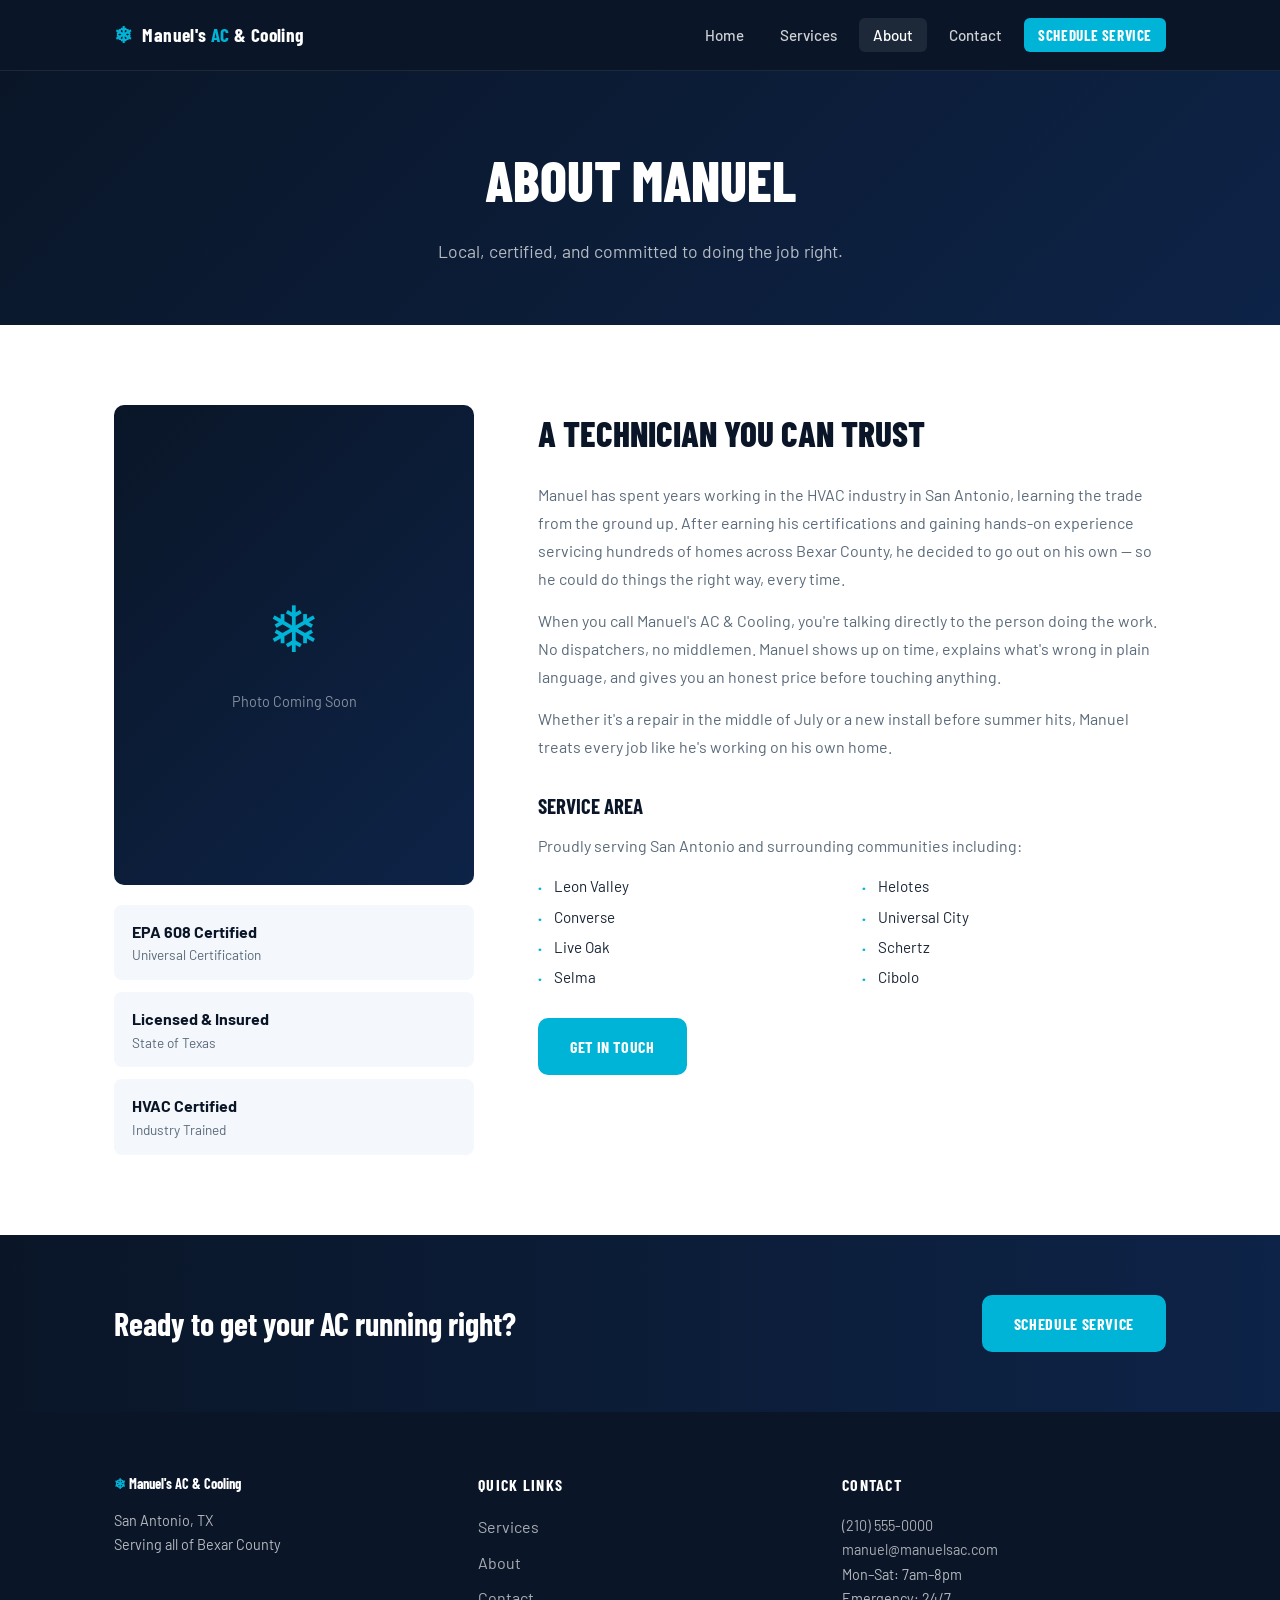
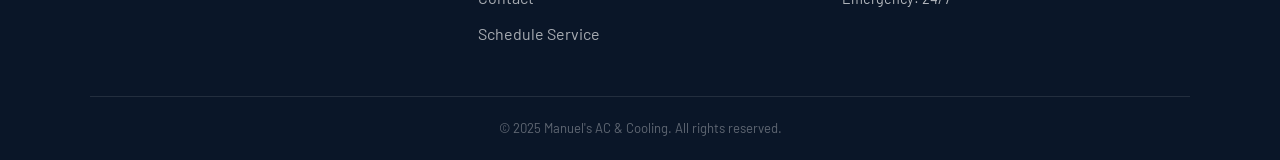
==== about.html @ a632163c "Move files to root" ====
<!DOCTYPE html>
<html lang="en">
<head>
  <meta charset="UTF-8" />
  <meta name="viewport" content="width=device-width, initial-scale=1.0" />
  <title>About | Manuel's AC & Cooling</title>
  <link rel="stylesheet" href="css/style.css" />
  <link rel="preconnect" href="https://fonts.googleapis.com">
  <link rel="preconnect" href="https://fonts.gstatic.com" crossorigin>
  <link href="https://fonts.googleapis.com/css2?family=Barlow+Condensed:wght@400;600;700;800&family=Barlow:wght@400;500;600&display=swap" rel="stylesheet">
</head>
<body>

  <header class="site-header">
    <nav class="nav container">
      <a href="index.html" class="nav-logo">
        <span class="logo-icon">❄</span>
        <span class="logo-text">Manuel's <span class="accent">AC</span> & Cooling</span>
      </a>
      <button class="nav-toggle" id="navToggle" aria-label="Toggle menu">
        <span></span><span></span><span></span>
      </button>
      <ul class="nav-links" id="navLinks">
        <li><a href="index.html">Home</a></li>
        <li><a href="services.html">Services</a></li>
        <li><a href="about.html" class="active">About</a></li>
        <li><a href="contact.html">Contact</a></li>
        <li><a href="contact.html#schedule" class="nav-cta">Schedule Service</a></li>
      </ul>
    </nav>
  </header>

  <section class="page-hero">
    <div class="container">
      <h1>About Manuel</h1>
      <p>Local, certified, and committed to doing the job right.</p>
    </div>
  </section>

  <section class="section">
    <div class="container about-grid">
      <div class="about-photo-block">
        <div class="about-photo-placeholder">
          <span>❄</span>
          <p>Photo Coming Soon</p>
        </div>
        <div class="about-creds">
          <div class="cred-item">
            <strong>EPA 608 Certified</strong>
            <span>Universal Certification</span>
          </div>
          <div class="cred-item">
            <strong>Licensed &amp; Insured</strong>
            <span>State of Texas</span>
          </div>
          <div class="cred-item">
            <strong>HVAC Certified</strong>
            <span>Industry Trained</span>
          </div>
        </div>
      </div>
      <div class="about-text">
        <h2>A Technician You Can Trust</h2>
        <p>Manuel has spent years working in the HVAC industry in San Antonio, learning the trade from the ground up. After earning his certifications and gaining hands-on experience servicing hundreds of homes across Bexar County, he decided to go out on his own — so he could do things the right way, every time.</p>
        <p>When you call Manuel's AC & Cooling, you're talking directly to the person doing the work. No dispatchers, no middlemen. Manuel shows up on time, explains what's wrong in plain language, and gives you an honest price before touching anything.</p>
        <p>Whether it's a repair in the middle of July or a new install before summer hits, Manuel treats every job like he's working on his own home.</p>
        <h3>Service Area</h3>
        <p>Proudly serving San Antonio and surrounding communities including:</p>
        <ul class="area-list">
          <li>Leon Valley</li>
          <li>Helotes</li>
          <li>Converse</li>
          <li>Universal City</li>
          <li>Live Oak</li>
          <li>Schertz</li>
          <li>Selma</li>
          <li>Cibolo</li>
        </ul>
        <a href="contact.html" class="btn btn-primary">Get in Touch</a>
      </div>
    </div>
  </section>

  <section class="cta-strip">
    <div class="container cta-strip-inner">
      <h2>Ready to get your AC running right?</h2>
      <a href="contact.html#schedule" class="btn btn-primary">Schedule Service</a>
    </div>
  </section>

  <footer class="site-footer">
    <div class="container footer-grid">
      <div>
        <p class="footer-logo"><span class="accent">❄</span> Manuel's AC &amp; Cooling</p>
        <p>San Antonio, TX<br>Serving all of Bexar County</p>
      </div>
      <div>
        <h4>Quick Links</h4>
        <ul>
          <li><a href="services.html">Services</a></li>
          <li><a href="about.html">About</a></li>
          <li><a href="contact.html">Contact</a></li>
          <li><a href="contact.html#schedule">Schedule Service</a></li>
        </ul>
      </div>
      <div>
        <h4>Contact</h4>
        <p><a href="tel:+12105550000">(210) 555-0000</a></p>
        <p><a href="mailto:manuel@manuelsac.com">manuel@manuelsac.com</a></p>
        <p>Mon–Sat: 7am–8pm<br>Emergency: 24/7</p>
      </div>
    </div>
    <div class="footer-bottom container">
      <p>© 2025 Manuel's AC & Cooling. All rights reserved.</p>
    </div>
  </footer>

  <script src="js/main.js"></script>
</body>
</html>
---- css/style.css ----
/* ===========================
   Manuel's AC & Cooling — CSS
   =========================== */

:root {
  --blue-dark:   #0a1628;
  --blue-mid:    #0d2347;
  --blue-bright: #1565c0;
  --ice:         #e3f2fd;
  --accent:      #00b4d8;
  --accent-dark: #0096b7;
  --white:       #ffffff;
  --gray-light:  #f4f7fb;
  --gray-text:   #5a6a7a;
  --text:        #1a2535;
  --border:      #dde3ed;

  --font-display: 'Barlow Condensed', sans-serif;
  --font-body:    'Barlow', sans-serif;

  --radius: 10px;
  --shadow: 0 4px 24px rgba(10,22,40,.10);
  --shadow-lg: 0 8px 40px rgba(10,22,40,.16);
  --transition: .2s ease;
}

*, *::before, *::after { box-sizing: border-box; margin: 0; padding: 0; }

html { scroll-behavior: smooth; }

body {
  font-family: var(--font-body);
  color: var(--text);
  background: var(--white);
  font-size: 16px;
  line-height: 1.6;
}

a { color: inherit; text-decoration: none; }
ul { list-style: none; }
img { max-width: 100%; display: block; }

.container {
  max-width: 1100px;
  margin: 0 auto;
  padding: 0 24px;
}

.accent { color: var(--accent); }

/* ===== BUTTONS ===== */
.btn {
  display: inline-block;
  font-family: var(--font-display);
  font-weight: 700;
  font-size: 1rem;
  letter-spacing: .04em;
  text-transform: uppercase;
  padding: 14px 30px;
  border-radius: var(--radius);
  transition: var(--transition);
  cursor: pointer;
  border: 2px solid transparent;
}

.btn-primary {
  background: var(--accent);
  color: var(--white);
  border-color: var(--accent);
}
.btn-primary:hover {
  background: var(--accent-dark);
  border-color: var(--accent-dark);
  transform: translateY(-1px);
}

.btn-outline {
  background: transparent;
  color: var(--white);
  border-color: rgba(255,255,255,.5);
}
.btn-outline:hover {
  border-color: var(--white);
  background: rgba(255,255,255,.08);
}

.btn-secondary {
  background: transparent;
  color: var(--blue-bright);
  border-color: var(--blue-bright);
}
.btn-secondary:hover {
  background: var(--blue-bright);
  color: var(--white);
}

.btn-full { width: 100%; text-align: center; }

/* ===== HEADER / NAV ===== */
.site-header {
  position: sticky;
  top: 0;
  z-index: 100;
  background: var(--blue-dark);
  border-bottom: 1px solid rgba(255,255,255,.08);
}

.nav {
  display: flex;
  align-items: center;
  justify-content: space-between;
  height: 70px;
  gap: 24px;
}

.nav-logo {
  display: flex;
  align-items: center;
  gap: 10px;
  color: var(--white);
  font-family: var(--font-display);
  font-size: 1.2rem;
  font-weight: 700;
  letter-spacing: .02em;
  white-space: nowrap;
}

.logo-icon {
  font-size: 1.4rem;
  color: var(--accent);
}

.nav-links {
  display: flex;
  align-items: center;
  gap: 8px;
}

.nav-links a {
  color: rgba(255,255,255,.8);
  font-size: .95rem;
  font-weight: 500;
  padding: 8px 14px;
  border-radius: 6px;
  transition: var(--transition);
}

.nav-links a:hover,
.nav-links a.active {
  color: var(--white);
  background: rgba(255,255,255,.08);
}

.nav-cta {
  background: var(--accent) !important;
  color: var(--white) !important;
  font-family: var(--font-display);
  font-weight: 700 !important;
  text-transform: uppercase;
  letter-spacing: .04em;
}
.nav-cta:hover {
  background: var(--accent-dark) !important;
}

.nav-toggle {
  display: none;
  flex-direction: column;
  gap: 5px;
  background: none;
  border: none;
  cursor: pointer;
  padding: 6px;
}
.nav-toggle span {
  display: block;
  width: 24px;
  height: 2px;
  background: var(--white);
  border-radius: 2px;
  transition: var(--transition);
}

/* ===== HERO ===== */
.hero {
  position: relative;
  min-height: 88vh;
  display: flex;
  align-items: center;
  overflow: hidden;
}

.hero-bg {
  position: absolute;
  inset: 0;
  background: linear-gradient(135deg, var(--blue-dark) 0%, var(--blue-mid) 60%, #0d3a6e 100%);
  z-index: 0;
}

.hero-bg::after {
  content: '';
  position: absolute;
  inset: 0;
  background: 
    radial-gradient(ellipse 60% 60% at 80% 50%, rgba(0,180,216,.12) 0%, transparent 70%),
    radial-gradient(ellipse 40% 80% at 10% 80%, rgba(21,101,192,.15) 0%, transparent 70%);
}

.hero-content {
  position: relative;
  z-index: 1;
  padding-top: 60px;
  padding-bottom: 60px;
  max-width: 660px;
}

.hero-eyebrow {
  font-family: var(--font-display);
  font-size: 1rem;
  letter-spacing: .15em;
  text-transform: uppercase;
  color: var(--accent);
  margin-bottom: 16px;
}

.hero-title {
  font-family: var(--font-display);
  font-size: clamp(3rem, 8vw, 5.5rem);
  font-weight: 800;
  line-height: 1;
  color: var(--white);
  text-transform: uppercase;
  margin-bottom: 24px;
}

.hero-sub {
  font-size: 1.15rem;
  color: rgba(255,255,255,.78);
  max-width: 500px;
  margin-bottom: 36px;
  line-height: 1.65;
}

.hero-actions {
  display: flex;
  gap: 16px;
  flex-wrap: wrap;
  margin-bottom: 40px;
}

.hero-badges {
  display: flex;
  gap: 16px;
  flex-wrap: wrap;
}

.badge {
  display: flex;
  align-items: center;
  gap: 8px;
  color: rgba(255,255,255,.85);
  font-size: .9rem;
  font-weight: 500;
}

.badge span { color: var(--accent); font-weight: 700; }

/* ===== TRUST BAR ===== */
.trust-bar {
  background: var(--accent);
  padding: 0;
}

.trust-grid {
  display: grid;
  grid-template-columns: repeat(4, 1fr);
}

.trust-item {
  display: flex;
  flex-direction: column;
  align-items: center;
  padding: 24px 16px;
  border-right: 1px solid rgba(255,255,255,.2);
}
.trust-item:last-child { border-right: none; }

.trust-item strong {
  font-family: var(--font-display);
  font-size: 2rem;
  font-weight: 800;
  color: var(--white);
  line-height: 1;
}

.trust-item span {
  font-size: .85rem;
  color: rgba(255,255,255,.85);
  text-align: center;
  margin-top: 4px;
}

/* ===== SECTIONS ===== */
.section { padding: 80px 0; }

.section-title {
  font-family: var(--font-display);
  font-size: clamp(2rem, 4vw, 2.8rem);
  font-weight: 800;
  text-transform: uppercase;
  color: var(--blue-dark);
  margin-bottom: 12px;
}

.section-sub {
  color: var(--gray-text);
  font-size: 1.05rem;
  margin-bottom: 48px;
}

/* ===== SERVICES GRID ===== */
.services-preview { background: var(--gray-light); }

.services-grid {
  display: grid;
  grid-template-columns: repeat(auto-fit, minmax(240px, 1fr));
  gap: 24px;
  margin-bottom: 40px;
}

.service-card {
  background: var(--white);
  border-radius: var(--radius);
  padding: 32px 28px;
  box-shadow: var(--shadow);
  border: 1px solid var(--border);
  transition: var(--transition);
  display: block;
}

.service-card:hover {
  transform: translateY(-4px);
  box-shadow: var(--shadow-lg);
  border-color: var(--accent);
}

.service-icon {
  font-size: 2.2rem;
  margin-bottom: 16px;
}

.service-card h3 {
  font-family: var(--font-display);
  font-size: 1.3rem;
  font-weight: 700;
  text-transform: uppercase;
  color: var(--blue-dark);
  margin-bottom: 10px;
}

.service-card p {
  color: var(--gray-text);
  font-size: .95rem;
  line-height: 1.6;
  margin-bottom: 16px;
}

.card-link {
  color: var(--accent);
  font-weight: 600;
  font-size: .9rem;
}

.section-cta { text-align: center; }

/* ===== WHY US ===== */
.why-us { background: var(--white); }

.why-grid {
  display: grid;
  grid-template-columns: 1fr 1fr;
  gap: 64px;
  align-items: center;
}

.why-list {
  display: flex;
  flex-direction: column;
  gap: 28px;
  margin: 32px 0 36px;
}

.why-list li {
  display: flex;
  gap: 16px;
  align-items: flex-start;
}

.why-icon {
  font-size: 1.5rem;
  flex-shrink: 0;
  margin-top: 2px;
}

.why-list strong {
  display: block;
  font-size: 1.05rem;
  color: var(--blue-dark);
  margin-bottom: 4px;
}

.why-list p {
  color: var(--gray-text);
  font-size: .95rem;
}

.visual-card {
  background: linear-gradient(135deg, var(--blue-dark), var(--blue-mid));
  border-radius: var(--radius);
  padding: 48px 40px;
  text-align: center;
  box-shadow: var(--shadow-lg);
}

.visual-icon {
  font-size: 3.5rem;
  color: var(--accent);
  margin-bottom: 24px;
}

.visual-quote {
  font-family: var(--font-display);
  font-size: 1.4rem;
  font-weight: 600;
  color: var(--white);
  line-height: 1.4;
  margin-bottom: 16px;
}

.visual-name {
  color: rgba(255,255,255,.6);
  font-size: .9rem;
}

/* ===== CTA STRIP ===== */
.cta-strip {
  background: linear-gradient(90deg, var(--blue-dark), var(--blue-mid));
  padding: 60px 0;
}

.cta-strip-inner {
  display: flex;
  align-items: center;
  justify-content: space-between;
  gap: 32px;
  flex-wrap: wrap;
}

.cta-strip h2 {
  font-family: var(--font-display);
  font-size: clamp(1.4rem, 3vw, 2rem);
  font-weight: 700;
  color: var(--white);
  max-width: 600px;
}

/* ===== PAGE HERO ===== */
.page-hero {
  background: linear-gradient(135deg, var(--blue-dark), var(--blue-mid));
  padding: 64px 0 60px;
  text-align: center;
}

.page-hero h1 {
  font-family: var(--font-display);
  font-size: clamp(2.2rem, 5vw, 3.5rem);
  font-weight: 800;
  text-transform: uppercase;
  color: var(--white);
  margin-bottom: 12px;
}

.page-hero p {
  color: rgba(255,255,255,.7);
  font-size: 1.1rem;
}

/* ===== SERVICES DETAIL ===== */
.services-detail {
  display: flex;
  flex-direction: column;
  gap: 40px;
}

.service-detail-card {
  display: grid;
  grid-template-columns: 80px 1fr;
  gap: 28px;
  background: var(--white);
  border: 1px solid var(--border);
  border-radius: var(--radius);
  padding: 40px;
  box-shadow: var(--shadow);
}

.sdc-icon { font-size: 2.5rem; padding-top: 4px; }

.sdc-content h2 {
  font-family: var(--font-display);
  font-size: 1.7rem;
  font-weight: 700;
  text-transform: uppercase;
  color: var(--blue-dark);
  margin-bottom: 12px;
}

.sdc-content p {
  color: var(--gray-text);
  margin-bottom: 20px;
  line-height: 1.7;
}

.service-includes {
  display: grid;
  grid-template-columns: repeat(auto-fit, minmax(200px, 1fr));
  gap: 8px 24px;
  margin-bottom: 28px;
}

.service-includes li {
  color: var(--text);
  font-size: .95rem;
  padding-left: 18px;
  position: relative;
}
.service-includes li::before {
  content: '✓';
  position: absolute;
  left: 0;
  color: var(--accent);
  font-weight: 700;
}

/* ===== ABOUT ===== */
.about-grid {
  display: grid;
  grid-template-columns: 360px 1fr;
  gap: 64px;
  align-items: start;
}

.about-photo-placeholder {
  background: linear-gradient(135deg, var(--blue-dark), var(--blue-mid));
  border-radius: var(--radius);
  aspect-ratio: 3/4;
  display: flex;
  flex-direction: column;
  align-items: center;
  justify-content: center;
  gap: 12px;
  color: var(--accent);
}
.about-photo-placeholder span { font-size: 4rem; }
.about-photo-placeholder p { color: rgba(255,255,255,.5); font-size: .9rem; }

.about-creds {
  display: flex;
  flex-direction: column;
  gap: 12px;
  margin-top: 20px;
}

.cred-item {
  background: var(--gray-light);
  border-radius: 8px;
  padding: 14px 18px;
  display: flex;
  flex-direction: column;
}
.cred-item strong { color: var(--blue-dark); font-size: 1rem; }
.cred-item span { color: var(--gray-text); font-size: .85rem; }

.about-text h2 {
  font-family: var(--font-display);
  font-size: 2.2rem;
  font-weight: 800;
  text-transform: uppercase;
  color: var(--blue-dark);
  margin-bottom: 20px;
}

.about-text h3 {
  font-family: var(--font-display);
  font-size: 1.3rem;
  font-weight: 700;
  text-transform: uppercase;
  color: var(--blue-dark);
  margin: 28px 0 10px;
}

.about-text p {
  color: var(--gray-text);
  margin-bottom: 14px;
  line-height: 1.75;
}

.area-list {
  display: grid;
  grid-template-columns: repeat(2, 1fr);
  gap: 6px 20px;
  margin-bottom: 28px;
}

.area-list li {
  color: var(--text);
  font-size: .95rem;
  padding-left: 16px;
  position: relative;
}
.area-list li::before {
  content: '·';
  position: absolute;
  left: 0;
  color: var(--accent);
  font-weight: 900;
}

/* ===== CONTACT ===== */
.contact-layout {
  display: grid;
  grid-template-columns: 380px 1fr;
  gap: 64px;
  align-items: start;
}

.contact-info h2 {
  font-family: var(--font-display);
  font-size: 1.8rem;
  font-weight: 700;
  text-transform: uppercase;
  color: var(--blue-dark);
  margin-bottom: 28px;
}

.contact-method {
  display: flex;
  gap: 16px;
  margin-bottom: 28px;
  align-items: flex-start;
}

.cm-icon { font-size: 1.5rem; flex-shrink: 0; margin-top: 2px; }

.contact-method strong {
  display: block;
  color: var(--blue-dark);
  font-size: 1rem;
  margin-bottom: 4px;
}

.contact-method a {
  color: var(--accent);
  font-weight: 600;
  font-size: 1.05rem;
  display: block;
}

.contact-method small,
.contact-method p {
  color: var(--gray-text);
  font-size: .9rem;
  display: block;
  margin-top: 4px;
  line-height: 1.5;
}

/* FORM */
.contact-form-wrap {
  background: var(--gray-light);
  border-radius: var(--radius);
  padding: 40px;
  border: 1px solid var(--border);
}

.contact-form-wrap h2 {
  font-family: var(--font-display);
  font-size: 1.6rem;
  font-weight: 700;
  text-transform: uppercase;
  color: var(--blue-dark);
  margin-bottom: 28px;
}

.form-row {
  display: grid;
  grid-template-columns: 1fr 1fr;
  gap: 16px;
}

.form-group {
  display: flex;
  flex-direction: column;
  gap: 6px;
  margin-bottom: 18px;
}

.form-group label {
  font-size: .88rem;
  font-weight: 600;
  color: var(--blue-dark);
  text-transform: uppercase;
  letter-spacing: .04em;
}

.form-group input,
.form-group select,
.form-group textarea {
  padding: 12px 16px;
  border: 1.5px solid var(--border);
  border-radius: 8px;
  font-family: var(--font-body);
  font-size: 1rem;
  color: var(--text);
  background: var(--white);
  transition: var(--transition);
  outline: none;
}

.form-group input:focus,
.form-group select:focus,
.form-group textarea:focus {
  border-color: var(--accent);
  box-shadow: 0 0 0 3px rgba(0,180,216,.12);
}

.form-group textarea { resize: vertical; min-height: 100px; }

.form-note {
  color: var(--gray-text);
  font-size: .82rem;
  margin-top: 12px;
  text-align: center;
}

.form-success {
  text-align: center;
  padding: 40px 20px;
}
.success-icon { font-size: 3rem; margin-bottom: 16px; }
.form-success h3 {
  font-family: var(--font-display);
  font-size: 1.8rem;
  color: var(--blue-dark);
  margin-bottom: 10px;
}
.form-success p { color: var(--gray-text); }

/* ===== FOOTER ===== */
.site-footer {
  background: var(--blue-dark);
  color: rgba(255,255,255,.7);
  padding: 60px 0 0;
}

.footer-grid {
  display: grid;
  grid-template-columns: repeat(3, 1fr);
  gap: 40px;
  padding-bottom: 40px;
}

.footer-logo {
  font-family: var(--font-display);
  font-size: 1.2rem;
  font-weight: 700;
  color: var(--white);
  margin-bottom: 12px;
}

.site-footer h4 {
  font-family: var(--font-display);
  font-size: 1rem;
  font-weight: 700;
  text-transform: uppercase;
  letter-spacing: .08em;
  color: var(--white);
  margin-bottom: 16px;
}

.site-footer ul li {
  margin-bottom: 10px;
}

.site-footer a {
  color: rgba(255,255,255,.65);
  transition: var(--transition);
}
.site-footer a:hover { color: var(--accent); }

.site-footer p { font-size: .9rem; line-height: 1.7; }

.footer-bottom {
  border-top: 1px solid rgba(255,255,255,.1);
  padding: 20px 24px;
  text-align: center;
}
.footer-bottom p { font-size: .82rem; color: rgba(255,255,255,.35); }

/* ===== RESPONSIVE ===== */
@media (max-width: 900px) {
  .why-grid,
  .about-grid,
  .contact-layout { grid-template-columns: 1fr; gap: 40px; }

  .trust-grid { grid-template-columns: repeat(2, 1fr); }
  .trust-item:nth-child(2) { border-right: none; }
  .trust-item:nth-child(3) { border-right: 1px solid rgba(255,255,255,.2); }

  .footer-grid { grid-template-columns: 1fr 1fr; }

  .service-detail-card {
    grid-template-columns: 1fr;
    gap: 16px;
  }
}

@media (max-width: 640px) {
  .nav-links {
    display: none;
    position: absolute;
    top: 70px;
    left: 0;
    right: 0;
    background: var(--blue-dark);
    flex-direction: column;
    padding: 16px;
    gap: 4px;
    border-top: 1px solid rgba(255,255,255,.08);
  }
  .nav-links.open { display: flex; }
  .nav-toggle { display: flex; }

  .hero-title { font-size: 3rem; }
  .hero-actions { flex-direction: column; }
  .hero-actions .btn { text-align: center; }

  .trust-grid { grid-template-columns: 1fr 1fr; }
  .trust-item { border-right: none; border-bottom: 1px solid rgba(255,255,255,.15); }
  .trust-item:nth-child(3),
  .trust-item:nth-child(4) { border-bottom: none; }

  .cta-strip-inner { flex-direction: column; text-align: center; }

  .footer-grid { grid-template-columns: 1fr; }

  .contact-form-wrap { padding: 28px 20px; }
  .form-row { grid-template-columns: 1fr; }
}
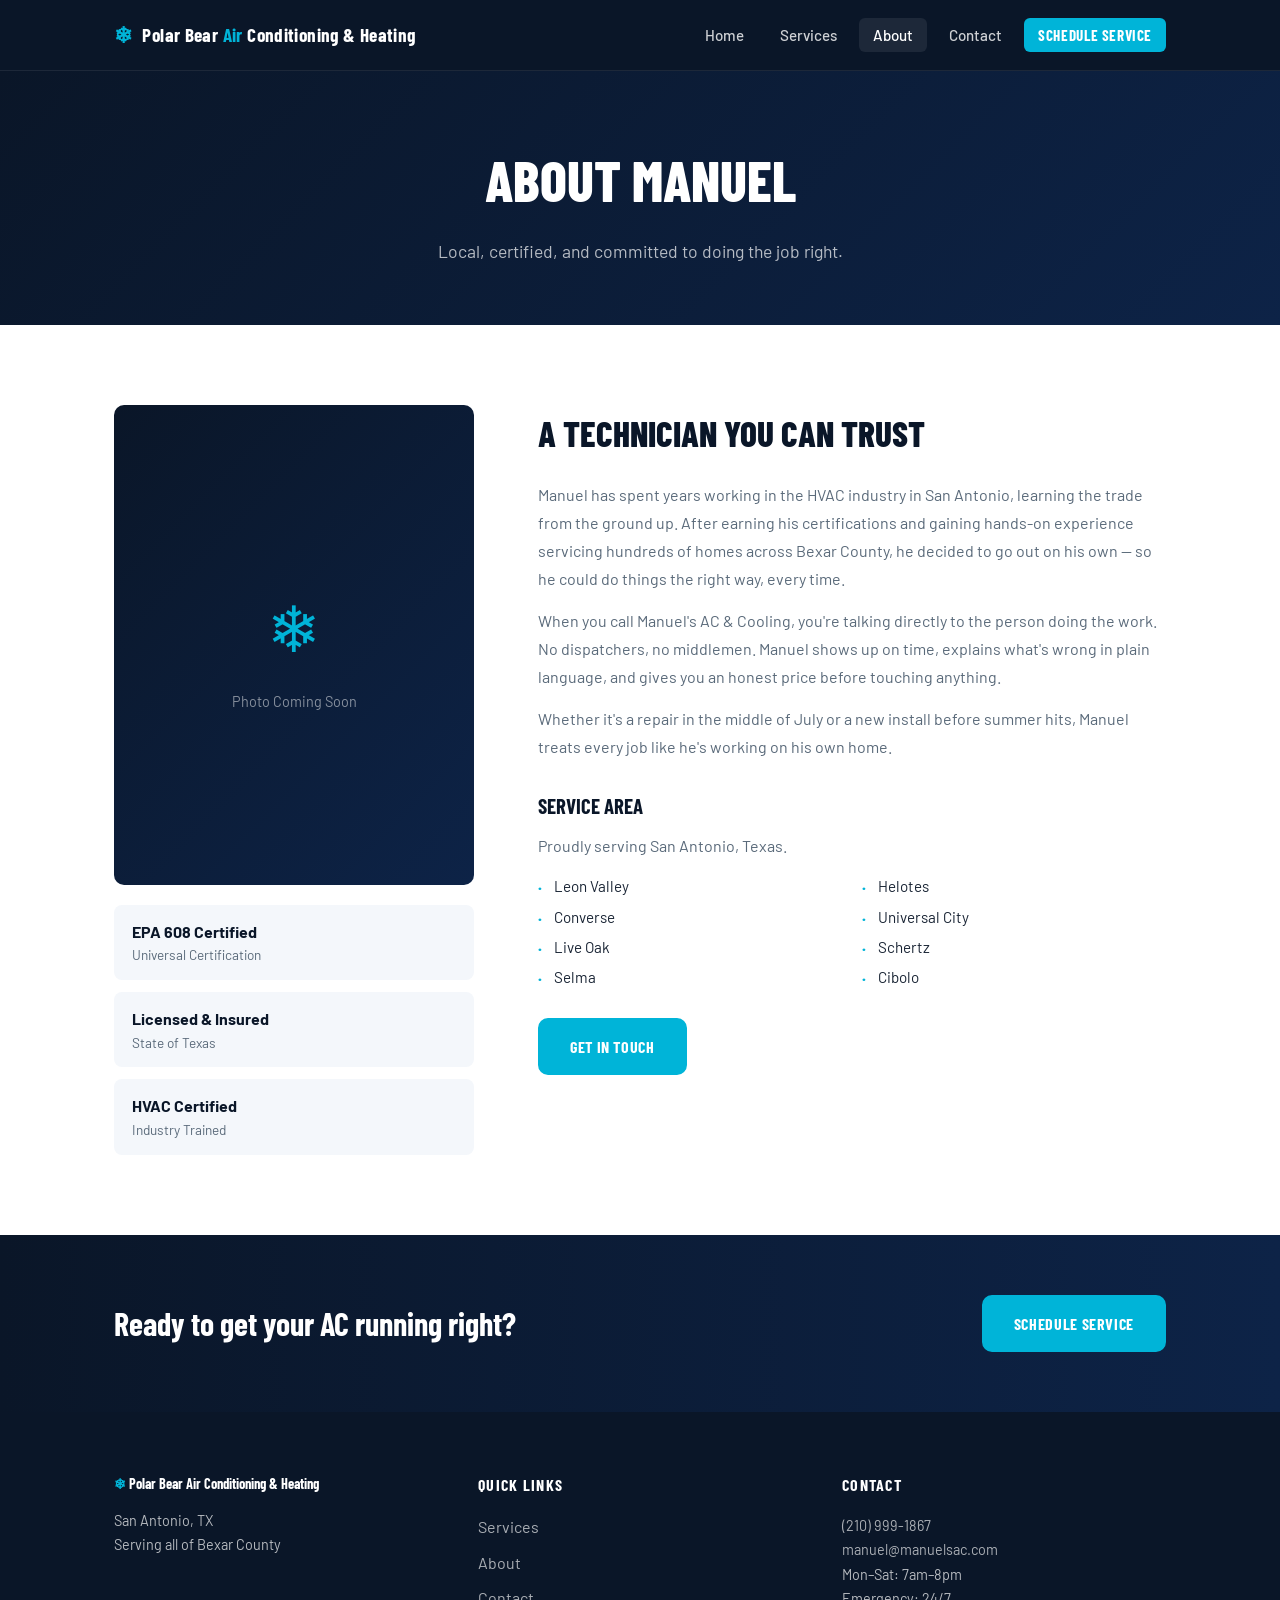
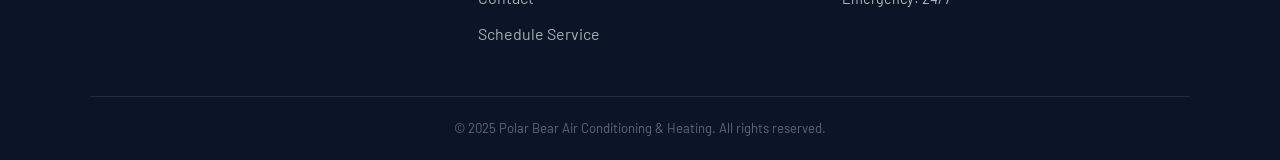
==== commit 5d8de61d: "name,phone,loation update" ====
--- a/about.html
+++ b/about.html
@@ -3,7 +3,7 @@
 <head>
   <meta charset="UTF-8" />
   <meta name="viewport" content="width=device-width, initial-scale=1.0" />
-  <title>About | Manuel's AC & Cooling</title>
+  <title>About | Polar Bear Air Conditioning & Heating</title>
   <link rel="stylesheet" href="css/style.css" />
   <link rel="preconnect" href="https://fonts.googleapis.com">
   <link rel="preconnect" href="https://fonts.gstatic.com" crossorigin>
@@ -15,7 +15,7 @@
     <nav class="nav container">
       <a href="index.html" class="nav-logo">
         <span class="logo-icon">❄</span>
-        <span class="logo-text">Manuel's <span class="accent">AC</span> & Cooling</span>
+        <span class="logo-text">Polar Bear <span class="accent">Air</span> Conditioning & Heating</span>
       </a>
       <button class="nav-toggle" id="navToggle" aria-label="Toggle menu">
         <span></span><span></span><span></span>
@@ -65,7 +65,7 @@
         <p>When you call Manuel's AC & Cooling, you're talking directly to the person doing the work. No dispatchers, no middlemen. Manuel shows up on time, explains what's wrong in plain language, and gives you an honest price before touching anything.</p>
         <p>Whether it's a repair in the middle of July or a new install before summer hits, Manuel treats every job like he's working on his own home.</p>
         <h3>Service Area</h3>
-        <p>Proudly serving San Antonio and surrounding communities including:</p>
+        <p>Proudly serving San Antonio, Texas.</p>
         <ul class="area-list">
           <li>Leon Valley</li>
           <li>Helotes</li>
@@ -91,7 +91,7 @@
   <footer class="site-footer">
     <div class="container footer-grid">
       <div>
-        <p class="footer-logo"><span class="accent">❄</span> Manuel's AC &amp; Cooling</p>
+        <p class="footer-logo"><span class="accent">❄</span> Polar Bear Air Conditioning &amp; Heating</p>
         <p>San Antonio, TX<br>Serving all of Bexar County</p>
       </div>
       <div>
@@ -105,13 +105,13 @@
       </div>
       <div>
         <h4>Contact</h4>
-        <p><a href="tel:+12105550000">(210) 555-0000</a></p>
+        <p><a href="tel:+12109991867">(210) 999-1867</a></p>
         <p><a href="mailto:manuel@manuelsac.com">manuel@manuelsac.com</a></p>
         <p>Mon–Sat: 7am–8pm<br>Emergency: 24/7</p>
       </div>
     </div>
     <div class="footer-bottom container">
-      <p>© 2025 Manuel's AC & Cooling. All rights reserved.</p>
+      <p>© 2025 Polar Bear Air Conditioning &amp; Heating. All rights reserved.</p>
     </div>
   </footer>
 
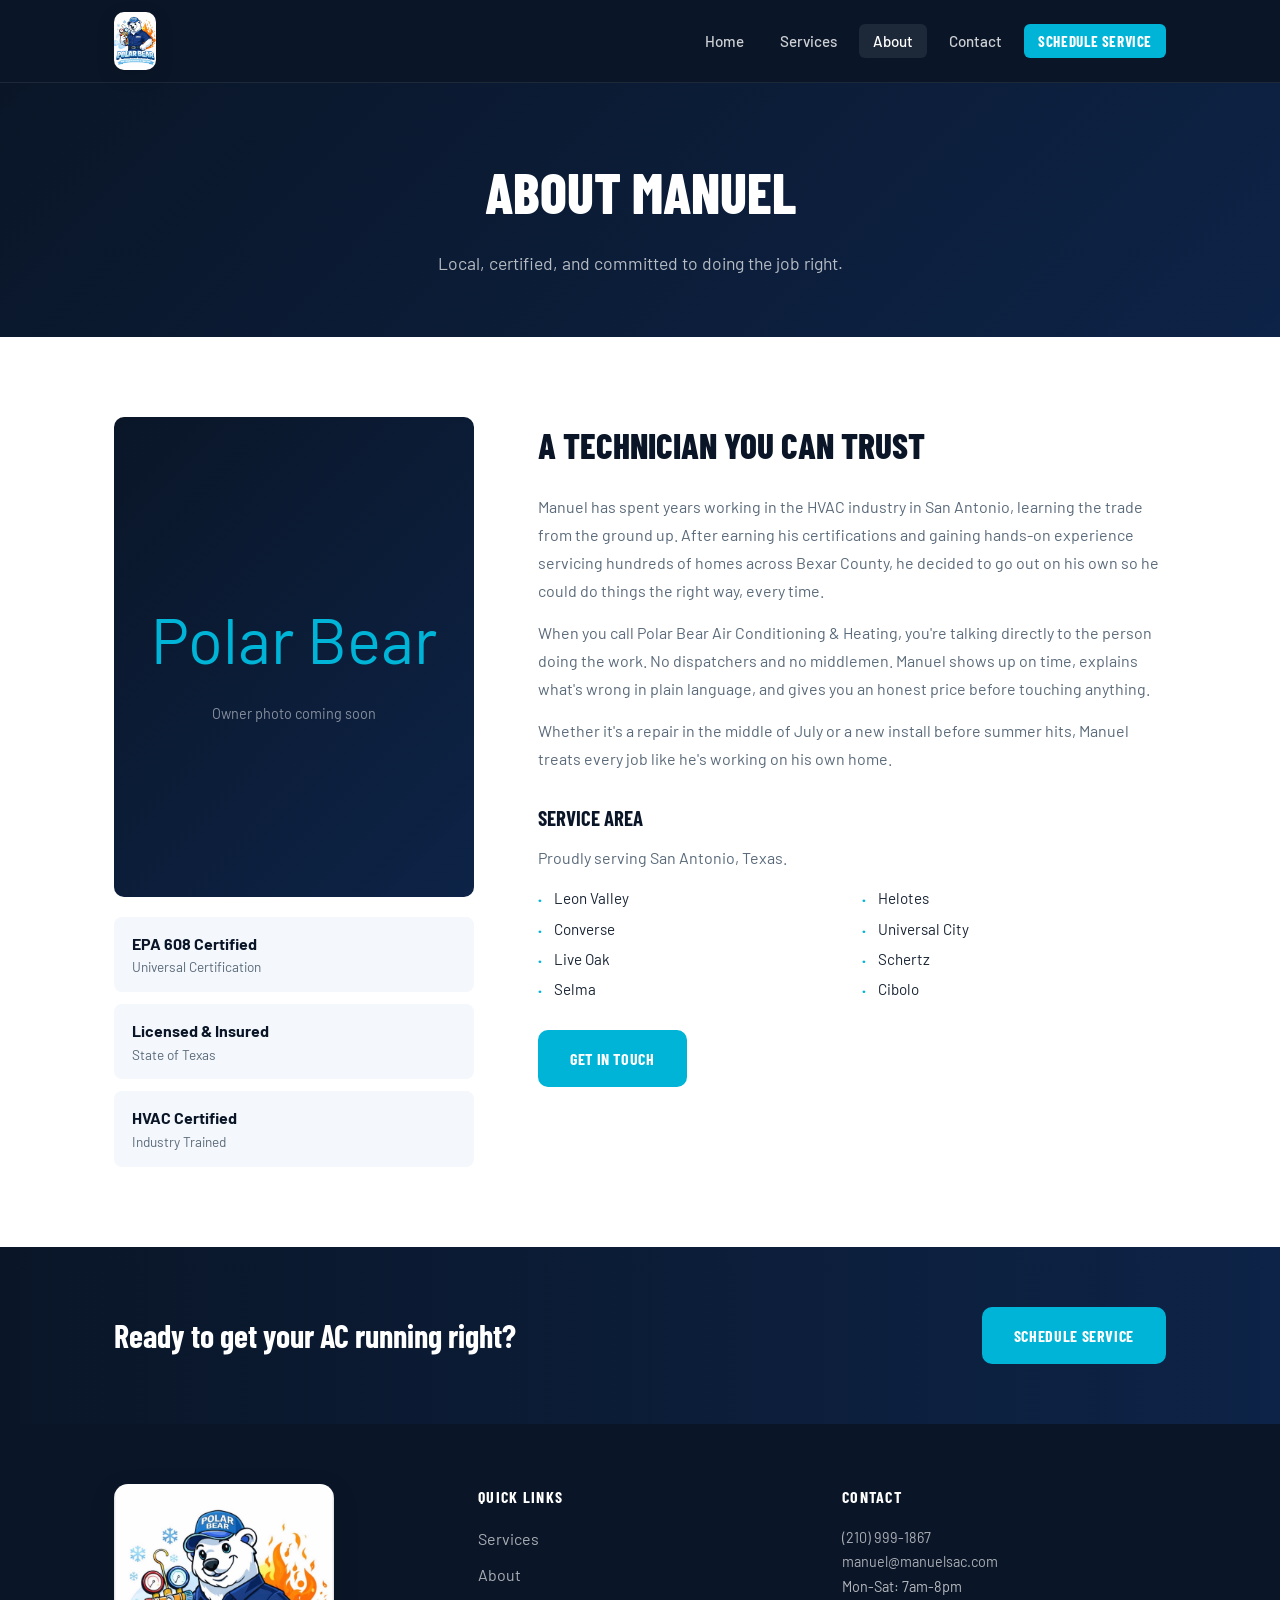
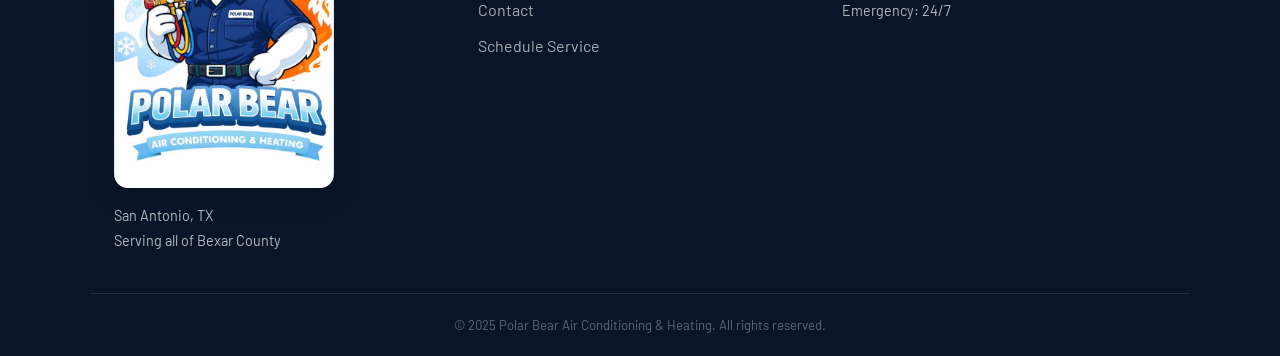
==== commit 4354787e: "logo update" ====
--- a/about.html
+++ b/about.html
@@ -5,17 +5,17 @@
   <meta name="viewport" content="width=device-width, initial-scale=1.0" />
   <title>About | Polar Bear Air Conditioning & Heating</title>
   <link rel="stylesheet" href="css/style.css" />
-  <link rel="preconnect" href="https://fonts.googleapis.com">
-  <link rel="preconnect" href="https://fonts.gstatic.com" crossorigin>
-  <link href="https://fonts.googleapis.com/css2?family=Barlow+Condensed:wght@400;600;700;800&family=Barlow:wght@400;500;600&display=swap" rel="stylesheet">
+  <link rel="preconnect" href="https://fonts.googleapis.com" />
+  <link rel="preconnect" href="https://fonts.gstatic.com" crossorigin />
+  <link href="https://fonts.googleapis.com/css2?family=Barlow+Condensed:wght@400;600;700;800&family=Barlow:wght@400;500;600&display=swap" rel="stylesheet" />
 </head>
 <body>
 
   <header class="site-header">
     <nav class="nav container">
-      <a href="index.html" class="nav-logo">
-        <span class="logo-icon">❄</span>
-        <span class="logo-text">Polar Bear <span class="accent">Air</span> Conditioning & Heating</span>
+      <a href="index.html" class="nav-logo" aria-label="Polar Bear Air Conditioning & Heating home">
+        <img src="assets/polar-bear-logo.jpg" alt="Polar Bear Air Conditioning & Heating logo" class="nav-logo-image" />
+        <span class="sr-only">Polar Bear Air Conditioning & Heating</span>
       </a>
       <button class="nav-toggle" id="navToggle" aria-label="Toggle menu">
         <span></span><span></span><span></span>
@@ -41,8 +41,8 @@
     <div class="container about-grid">
       <div class="about-photo-block">
         <div class="about-photo-placeholder">
-          <span>❄</span>
-          <p>Photo Coming Soon</p>
+          <span>Polar Bear</span>
+          <p>Owner photo coming soon</p>
         </div>
         <div class="about-creds">
           <div class="cred-item">
@@ -61,8 +61,8 @@
       </div>
       <div class="about-text">
         <h2>A Technician You Can Trust</h2>
-        <p>Manuel has spent years working in the HVAC industry in San Antonio, learning the trade from the ground up. After earning his certifications and gaining hands-on experience servicing hundreds of homes across Bexar County, he decided to go out on his own — so he could do things the right way, every time.</p>
-        <p>When you call Manuel's AC & Cooling, you're talking directly to the person doing the work. No dispatchers, no middlemen. Manuel shows up on time, explains what's wrong in plain language, and gives you an honest price before touching anything.</p>
+        <p>Manuel has spent years working in the HVAC industry in San Antonio, learning the trade from the ground up. After earning his certifications and gaining hands-on experience servicing hundreds of homes across Bexar County, he decided to go out on his own so he could do things the right way, every time.</p>
+        <p>When you call Polar Bear Air Conditioning & Heating, you're talking directly to the person doing the work. No dispatchers and no middlemen. Manuel shows up on time, explains what's wrong in plain language, and gives you an honest price before touching anything.</p>
         <p>Whether it's a repair in the middle of July or a new install before summer hits, Manuel treats every job like he's working on his own home.</p>
         <h3>Service Area</h3>
         <p>Proudly serving San Antonio, Texas.</p>
@@ -91,8 +91,11 @@
   <footer class="site-footer">
     <div class="container footer-grid">
       <div>
-        <p class="footer-logo"><span class="accent">❄</span> Polar Bear Air Conditioning &amp; Heating</p>
-        <p>San Antonio, TX<br>Serving all of Bexar County</p>
+        <a href="index.html" class="footer-logo" aria-label="Polar Bear Air Conditioning & Heating home">
+          <img src="assets/polar-bear-logo.jpg" alt="Polar Bear Air Conditioning & Heating logo" class="footer-logo-image" />
+          <span class="sr-only">Polar Bear Air Conditioning & Heating</span>
+        </a>
+        <p>San Antonio, TX<br />Serving all of Bexar County</p>
       </div>
       <div>
         <h4>Quick Links</h4>
@@ -107,11 +110,11 @@
         <h4>Contact</h4>
         <p><a href="tel:+12109991867">(210) 999-1867</a></p>
         <p><a href="mailto:manuel@manuelsac.com">manuel@manuelsac.com</a></p>
-        <p>Mon–Sat: 7am–8pm<br>Emergency: 24/7</p>
+        <p>Mon-Sat: 7am-8pm<br />Emergency: 24/7</p>
       </div>
     </div>
     <div class="footer-bottom container">
-      <p>© 2025 Polar Bear Air Conditioning &amp; Heating. All rights reserved.</p>
+      <p>&copy; 2025 Polar Bear Air Conditioning &amp; Heating. All rights reserved.</p>
     </div>
   </footer>
 
--- a/css/style.css
+++ b/css/style.css
@@ -48,6 +48,18 @@
 
 .accent { color: var(--accent); }
 
+.sr-only {
+  position: absolute;
+  width: 1px;
+  height: 1px;
+  padding: 0;
+  margin: -1px;
+  overflow: hidden;
+  clip: rect(0, 0, 0, 0);
+  white-space: nowrap;
+  border: 0;
+}
+
 /* ===== BUTTONS ===== */
 .btn {
   display: inline-block;
@@ -109,25 +121,25 @@
   display: flex;
   align-items: center;
   justify-content: space-between;
-  height: 70px;
+  min-height: 82px;
   gap: 24px;
+  padding-top: 10px;
+  padding-bottom: 10px;
 }
 
 .nav-logo {
   display: flex;
   align-items: center;
-  gap: 10px;
-  color: var(--white);
-  font-family: var(--font-display);
-  font-size: 1.2rem;
-  font-weight: 700;
-  letter-spacing: .02em;
-  white-space: nowrap;
-}
-
-.logo-icon {
-  font-size: 1.4rem;
-  color: var(--accent);
+  flex-shrink: 0;
+}
+
+.nav-logo-image {
+  height: 58px;
+  width: auto;
+  display: block;
+  border-radius: 10px;
+  background: rgba(255,255,255,.96);
+  box-shadow: 0 6px 18px rgba(0,0,0,.18);
 }
 
 .nav-links {
@@ -345,7 +357,12 @@
 }
 
 .service-icon {
-  font-size: 2.2rem;
+  font-family: var(--font-display);
+  font-size: 1rem;
+  font-weight: 700;
+  letter-spacing: .08em;
+  text-transform: uppercase;
+  color: var(--accent);
   margin-bottom: 16px;
 }
 
@@ -397,7 +414,12 @@
 }
 
 .why-icon {
-  font-size: 1.5rem;
+  font-family: var(--font-display);
+  font-size: .95rem;
+  font-weight: 700;
+  letter-spacing: .08em;
+  text-transform: uppercase;
+  color: var(--accent);
   flex-shrink: 0;
   margin-top: 2px;
 }
@@ -423,7 +445,11 @@
 }
 
 .visual-icon {
-  font-size: 3.5rem;
+  font-family: var(--font-display);
+  font-size: 1.1rem;
+  font-weight: 700;
+  letter-spacing: .12em;
+  text-transform: uppercase;
   color: var(--accent);
   margin-bottom: 24px;
 }
@@ -503,7 +529,15 @@
   box-shadow: var(--shadow);
 }
 
-.sdc-icon { font-size: 2.5rem; padding-top: 4px; }
+.sdc-icon {
+  font-family: var(--font-display);
+  font-size: 1rem;
+  font-weight: 700;
+  letter-spacing: .08em;
+  text-transform: uppercase;
+  color: var(--accent);
+  padding-top: 8px;
+}
 
 .sdc-content h2 {
   font-family: var(--font-display);
@@ -649,7 +683,16 @@
   align-items: flex-start;
 }
 
-.cm-icon { font-size: 1.5rem; flex-shrink: 0; margin-top: 2px; }
+.cm-icon {
+  font-family: var(--font-display);
+  font-size: .95rem;
+  font-weight: 700;
+  letter-spacing: .08em;
+  text-transform: uppercase;
+  color: var(--accent);
+  flex-shrink: 0;
+  margin-top: 2px;
+}
 
 .contact-method strong {
   display: block;
@@ -746,7 +789,15 @@
   text-align: center;
   padding: 40px 20px;
 }
-.success-icon { font-size: 3rem; margin-bottom: 16px; }
+.success-icon {
+  font-family: var(--font-display);
+  font-size: 1.4rem;
+  font-weight: 700;
+  letter-spacing: .08em;
+  text-transform: uppercase;
+  color: var(--accent);
+  margin-bottom: 16px;
+}
 .form-success h3 {
   font-family: var(--font-display);
   font-size: 1.8rem;
@@ -770,11 +821,18 @@
 }
 
 .footer-logo {
-  font-family: var(--font-display);
-  font-size: 1.2rem;
-  font-weight: 700;
-  color: var(--white);
-  margin-bottom: 12px;
+  display: inline-flex;
+  align-items: center;
+  margin-bottom: 16px;
+}
+
+.footer-logo-image {
+  width: min(220px, 100%);
+  height: auto;
+  display: block;
+  border-radius: 14px;
+  background: rgba(255,255,255,.96);
+  box-shadow: 0 8px 24px rgba(0,0,0,.18);
 }
 
 .site-footer h4 {
@@ -828,7 +886,7 @@
   .nav-links {
     display: none;
     position: absolute;
-    top: 70px;
+    top: 82px;
     left: 0;
     right: 0;
     background: var(--blue-dark);
@@ -840,6 +898,13 @@
   .nav-links.open { display: flex; }
   .nav-toggle { display: flex; }
 
+  .nav {
+    min-height: 76px;
+    gap: 16px;
+  }
+
+  .nav-logo-image { height: 48px; }
+
   .hero-title { font-size: 3rem; }
   .hero-actions { flex-direction: column; }
   .hero-actions .btn { text-align: center; }
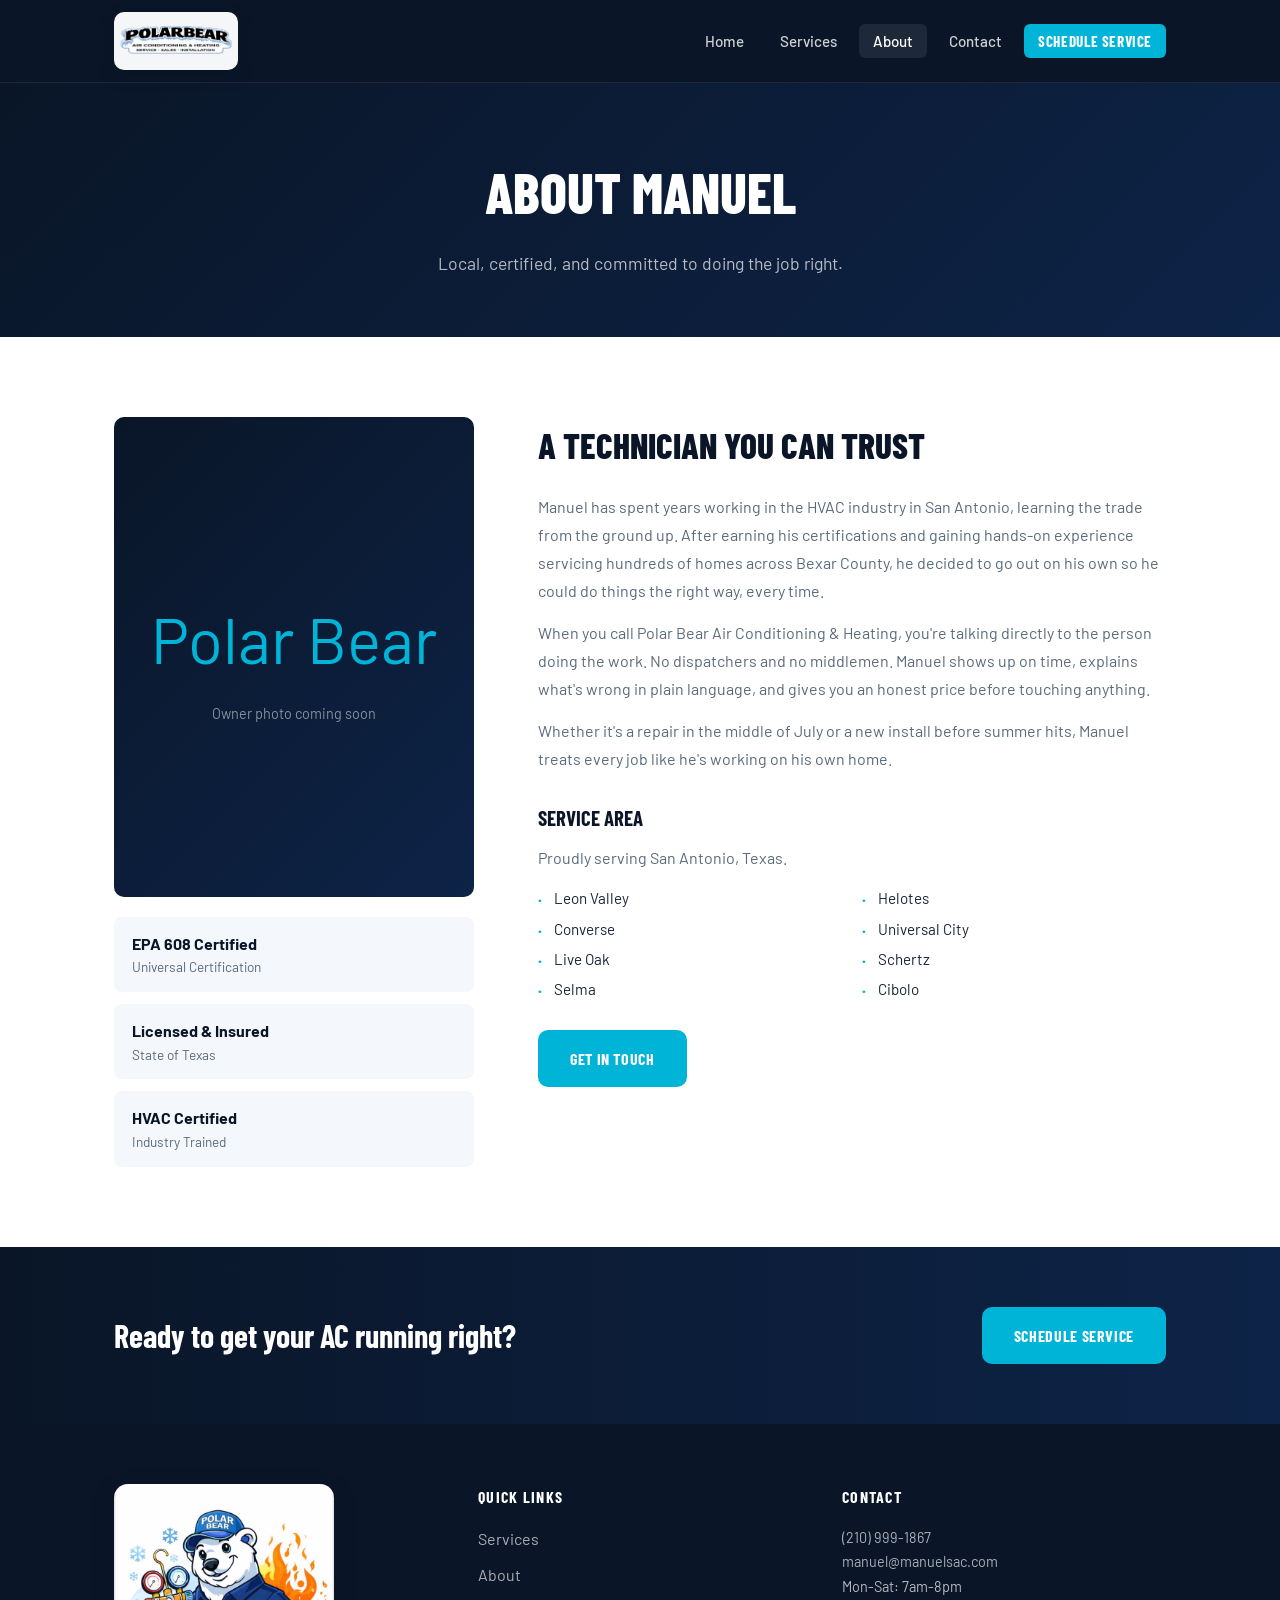
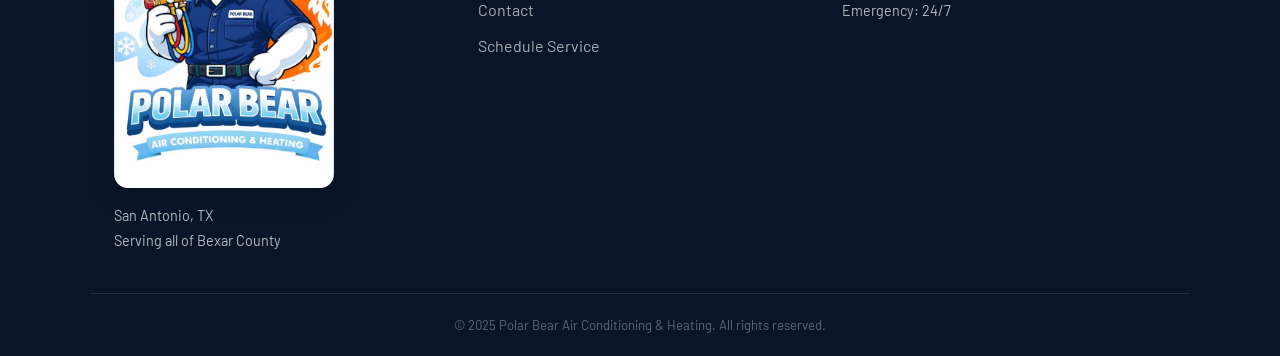
==== commit 3a24137a: "logo header fix" ====
--- a/about.html
+++ b/about.html
@@ -14,7 +14,7 @@
   <header class="site-header">
     <nav class="nav container">
       <a href="index.html" class="nav-logo" aria-label="Polar Bear Air Conditioning & Heating home">
-        <img src="assets/polar-bear-logo.jpg" alt="Polar Bear Air Conditioning & Heating logo" class="nav-logo-image" />
+        <img src="assets/polar-bear-header-logo.png" alt="Polar Bear Air Conditioning & Heating logo" class="nav-logo-image" />
         <span class="sr-only">Polar Bear Air Conditioning & Heating</span>
       </a>
       <button class="nav-toggle" id="navToggle" aria-label="Toggle menu">
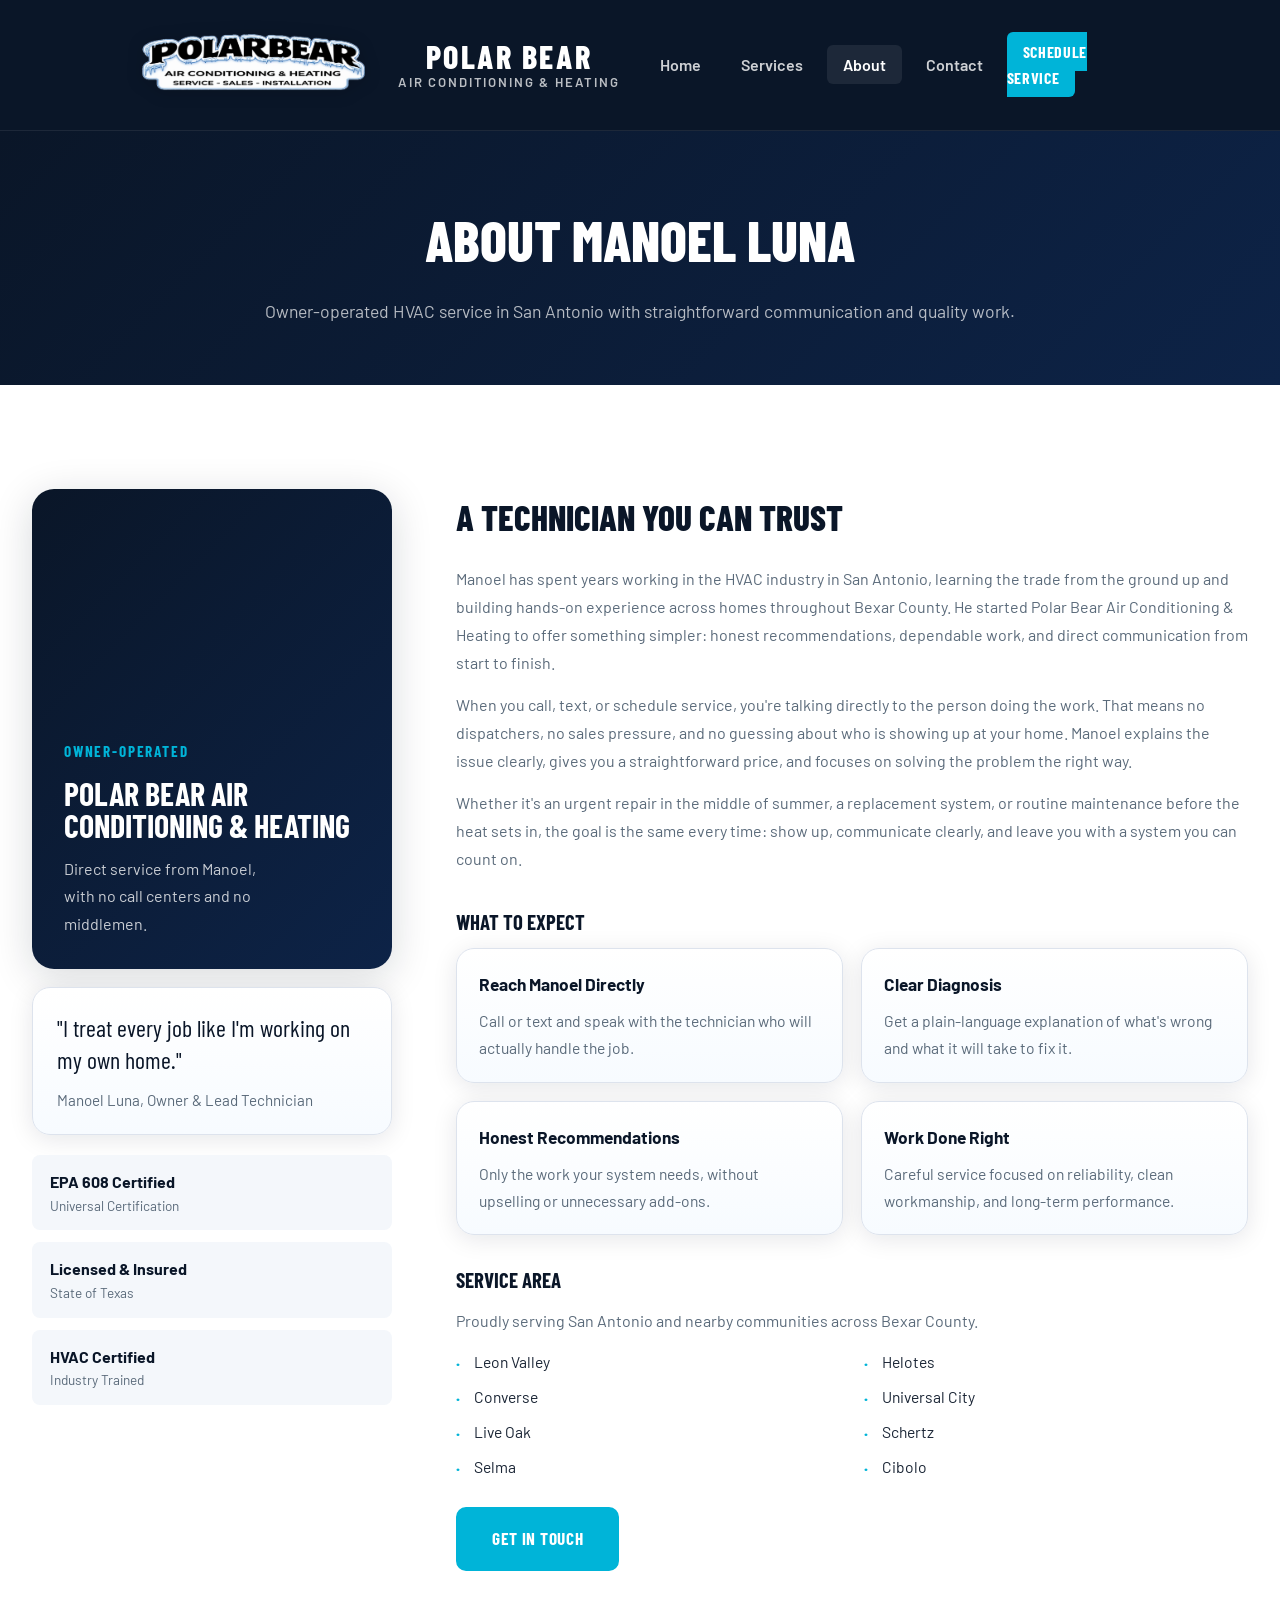
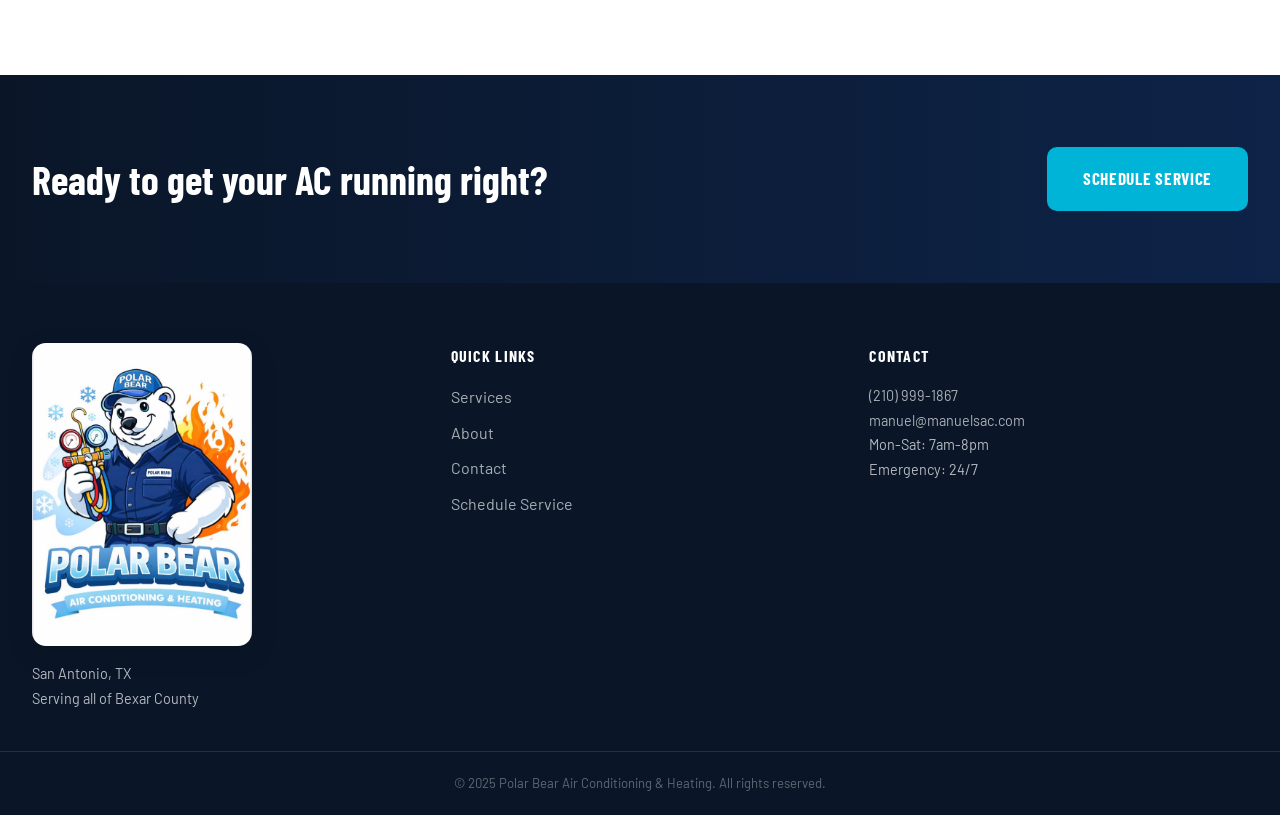
==== commit d55639a6: "big improvments" ====
--- a/about.html
+++ b/about.html
@@ -3,7 +3,9 @@
 <head>
   <meta charset="UTF-8" />
   <meta name="viewport" content="width=device-width, initial-scale=1.0" />
-  <title>About | Polar Bear Air Conditioning & Heating</title>
+  <title>About Polar Bear Air Conditioning & Heating | San Antonio, TX</title>
+  <meta name="description" content="Learn more about Polar Bear Air Conditioning & Heating, a local San Antonio HVAC company focused on honest service, direct communication, and quality work." />
+  <link rel="icon" type="image/jpeg" href="assets/polar-bear-logo.jpg" />
   <link rel="stylesheet" href="css/style.css" />
   <link rel="preconnect" href="https://fonts.googleapis.com" />
   <link rel="preconnect" href="https://fonts.gstatic.com" crossorigin />
@@ -15,9 +17,12 @@
     <nav class="nav container">
       <a href="index.html" class="nav-logo" aria-label="Polar Bear Air Conditioning & Heating home">
         <img src="assets/polar-bear-header-logo.png" alt="Polar Bear Air Conditioning & Heating logo" class="nav-logo-image" />
-        <span class="sr-only">Polar Bear Air Conditioning & Heating</span>
+        <span class="nav-logo-text">
+          <span class="nav-logo-name">Polar Bear</span>
+          <span class="nav-logo-tagline">Air Conditioning &amp; Heating</span>
+        </span>
       </a>
-      <button class="nav-toggle" id="navToggle" aria-label="Toggle menu">
+      <button class="nav-toggle" id="navToggle" aria-label="Toggle menu" aria-expanded="false">
         <span></span><span></span><span></span>
       </button>
       <ul class="nav-links" id="navLinks">
@@ -32,8 +37,8 @@
 
   <section class="page-hero">
     <div class="container">
-      <h1>About Manuel</h1>
-      <p>Local, certified, and committed to doing the job right.</p>
+      <h1>About Manoel Luna</h1>
+      <p>Owner-operated HVAC service in San Antonio with straightforward communication and quality work.</p>
     </div>
   </section>
 
@@ -41,8 +46,13 @@
     <div class="container about-grid">
       <div class="about-photo-block">
         <div class="about-photo-placeholder">
-          <span>Polar Bear</span>
-          <p>Owner photo coming soon</p>
+          <span class="about-placeholder-kicker">Owner-Operated</span>
+          <strong>Polar Bear Air Conditioning &amp; Heating</strong>
+          <p>Direct service from Manoel, with no call centers and no middlemen.</p>
+        </div>
+        <div class="about-quote-card">
+          <p>"I treat every job like I'm working on my own home."</p>
+          <span>Manoel Luna, Owner &amp; Lead Technician</span>
         </div>
         <div class="about-creds">
           <div class="cred-item">
@@ -61,11 +71,34 @@
       </div>
       <div class="about-text">
         <h2>A Technician You Can Trust</h2>
-        <p>Manuel has spent years working in the HVAC industry in San Antonio, learning the trade from the ground up. After earning his certifications and gaining hands-on experience servicing hundreds of homes across Bexar County, he decided to go out on his own so he could do things the right way, every time.</p>
-        <p>When you call Polar Bear Air Conditioning & Heating, you're talking directly to the person doing the work. No dispatchers and no middlemen. Manuel shows up on time, explains what's wrong in plain language, and gives you an honest price before touching anything.</p>
-        <p>Whether it's a repair in the middle of July or a new install before summer hits, Manuel treats every job like he's working on his own home.</p>
+        <p>Manoel has spent years working in the HVAC industry in San Antonio, learning the trade from the ground up and building hands-on experience across homes throughout Bexar County. He started Polar Bear Air Conditioning &amp; Heating to offer something simpler: honest recommendations, dependable work, and direct communication from start to finish.</p>
+        <p>When you call, text, or schedule service, you're talking directly to the person doing the work. That means no dispatchers, no sales pressure, and no guessing about who is showing up at your home. Manoel explains the issue clearly, gives you a straightforward price, and focuses on solving the problem the right way.</p>
+        <p>Whether it's an urgent repair in the middle of summer, a replacement system, or routine maintenance before the heat sets in, the goal is the same every time: show up, communicate clearly, and leave you with a system you can count on.</p>
+
+        <div class="about-expect">
+          <h3>What to Expect</h3>
+          <div class="about-expect-grid">
+            <div class="about-expect-item">
+              <strong>Reach Manoel Directly</strong>
+              <p>Call or text and speak with the technician who will actually handle the job.</p>
+            </div>
+            <div class="about-expect-item">
+              <strong>Clear Diagnosis</strong>
+              <p>Get a plain-language explanation of what's wrong and what it will take to fix it.</p>
+            </div>
+            <div class="about-expect-item">
+              <strong>Honest Recommendations</strong>
+              <p>Only the work your system needs, without upselling or unnecessary add-ons.</p>
+            </div>
+            <div class="about-expect-item">
+              <strong>Work Done Right</strong>
+              <p>Careful service focused on reliability, clean workmanship, and long-term performance.</p>
+            </div>
+          </div>
+        </div>
+
         <h3>Service Area</h3>
-        <p>Proudly serving San Antonio, Texas.</p>
+        <p>Proudly serving San Antonio and nearby communities across Bexar County.</p>
         <ul class="area-list">
           <li>Leon Valley</li>
           <li>Helotes</li>
--- a/css/style.css
+++ b/css/style.css
@@ -1,5 +1,5 @@
 /* ===========================
-   Manuel's AC & Cooling — CSS
+   Manoel's AC & Cooling — CSS
    =========================== */
 
 :root {
@@ -41,9 +41,9 @@
 img { max-width: 100%; display: block; }
 
 .container {
-  max-width: 1100px;
+  max-width: 1280px;
   margin: 0 auto;
-  padding: 0 24px;
+  padding: 0 32px;
 }
 
 .accent { color: var(--accent); }
@@ -65,10 +65,10 @@
   display: inline-block;
   font-family: var(--font-display);
   font-weight: 700;
-  font-size: 1rem;
+  font-size: 1.08rem;
   letter-spacing: .04em;
   text-transform: uppercase;
-  padding: 14px 30px;
+  padding: 16px 34px;
   border-radius: var(--radius);
   transition: var(--transition);
   cursor: pointer;
@@ -117,29 +117,61 @@
   border-bottom: 1px solid rgba(255,255,255,.08);
 }
 
+.site-header .container {
+  max-width: 100%;
+  padding: 0 128px;
+}
+
 .nav {
   display: flex;
   align-items: center;
   justify-content: space-between;
-  min-height: 82px;
+  min-height: 112px;
   gap: 24px;
-  padding-top: 10px;
-  padding-bottom: 10px;
+  padding-top: 12px;
+  padding-bottom: 12px;
 }
 
 .nav-logo {
   display: flex;
   align-items: center;
+  gap: 20px;
   flex-shrink: 0;
 }
 
 .nav-logo-image {
-  height: 58px;
+  height: 130px;
   width: auto;
   display: block;
-  border-radius: 10px;
-  background: rgba(255,255,255,.96);
-  box-shadow: 0 6px 18px rgba(0,0,0,.18);
+  max-width: 250px;
+  object-fit: contain;
+  filter: drop-shadow(0 2px 8px rgba(0,0,0,.18));
+}
+
+.nav-logo-text {
+  display: flex;
+  flex-direction: column;
+  line-height: 1;
+  align-items: center;
+}
+
+.nav-logo-name {
+  font-family: var(--font-display);
+  font-size: 2rem;
+  font-weight: 800;
+  text-transform: uppercase;
+  letter-spacing: .08em;
+  color: var(--white);
+}
+
+.nav-logo-tagline {
+  font-size: .82rem;
+  font-weight: 600;
+  letter-spacing: .14em;
+  text-transform: uppercase;
+  color: rgba(255,255,255,.72);
+  margin-top: 4px;
+  text-align: center;
 }
 
 .nav-links {
@@ -150,9 +182,9 @@
 
 .nav-links a {
   color: rgba(255,255,255,.8);
-  font-size: .95rem;
-  font-weight: 500;
-  padding: 8px 14px;
+  font-size: 1rem;
+  font-weight: 600;
+  padding: 10px 16px;
   border-radius: 6px;
   transition: var(--transition);
 }
@@ -196,7 +228,7 @@
 /* ===== HERO ===== */
 .hero {
   position: relative;
-  min-height: 88vh;
+  min-height: 94vh;
   display: flex;
   align-items: center;
   overflow: hidden;
@@ -221,48 +253,82 @@
 .hero-content {
   position: relative;
   z-index: 1;
-  padding-top: 60px;
-  padding-bottom: 60px;
-  max-width: 660px;
+  padding-top: 84px;
+  padding-bottom: 84px;
+}
+
+.hero-layout {
+  display: grid;
+  grid-template-columns: minmax(0, 1.05fr) minmax(280px, .95fr);
+  align-items: center;
+  gap: 56px;
+}
+
+.hero-copy {
+  max-width: 760px;
+}
+
+.hero-visual {
+  display: flex;
+  justify-content: center;
+}
+
+.hero-image-frame {
+  width: min(100%, 520px);
+  padding: 24px;
+  border-radius: 32px;
+  background:
+    linear-gradient(180deg, rgba(255,255,255,.12), rgba(255,255,255,.03)),
+    linear-gradient(135deg, rgba(8,25,51,.6), rgba(16,59,108,.36));
+  border: 1px solid rgba(255,255,255,.1);
+  box-shadow: 0 24px 60px rgba(0,0,0,.28);
+  backdrop-filter: blur(4px);
+}
+
+.hero-image {
+  width: 100%;
+  height: auto;
+  display: block;
+  object-fit: contain;
 }
 
 .hero-eyebrow {
   font-family: var(--font-display);
-  font-size: 1rem;
+  font-size: 1.12rem;
   letter-spacing: .15em;
   text-transform: uppercase;
   color: var(--accent);
-  margin-bottom: 16px;
+  margin-bottom: 20px;
 }
 
 .hero-title {
   font-family: var(--font-display);
-  font-size: clamp(3rem, 8vw, 5.5rem);
+  font-size: clamp(4rem, 9vw, 7rem);
   font-weight: 800;
   line-height: 1;
   color: var(--white);
   text-transform: uppercase;
-  margin-bottom: 24px;
+  margin-bottom: 28px;
 }
 
 .hero-sub {
-  font-size: 1.15rem;
+  font-size: 1.3rem;
   color: rgba(255,255,255,.78);
-  max-width: 500px;
-  margin-bottom: 36px;
-  line-height: 1.65;
+  max-width: 620px;
+  margin-bottom: 42px;
+  line-height: 1.7;
 }
 
 .hero-actions {
   display: flex;
-  gap: 16px;
+  gap: 18px;
   flex-wrap: wrap;
-  margin-bottom: 40px;
+  margin-bottom: 48px;
 }
 
 .hero-badges {
   display: flex;
-  gap: 16px;
+  gap: 22px;
   flex-wrap: wrap;
 }
 
@@ -271,8 +337,8 @@
   align-items: center;
   gap: 8px;
   color: rgba(255,255,255,.85);
-  font-size: .9rem;
-  font-weight: 500;
+  font-size: 1rem;
+  font-weight: 600;
 }
 
 .badge span { color: var(--accent); font-weight: 700; }
@@ -292,42 +358,42 @@
   display: flex;
   flex-direction: column;
   align-items: center;
-  padding: 24px 16px;
+  padding: 30px 18px;
   border-right: 1px solid rgba(255,255,255,.2);
 }
 .trust-item:last-child { border-right: none; }
 
 .trust-item strong {
   font-family: var(--font-display);
-  font-size: 2rem;
+  font-size: 2.4rem;
   font-weight: 800;
   color: var(--white);
   line-height: 1;
 }
 
 .trust-item span {
-  font-size: .85rem;
+  font-size: .95rem;
   color: rgba(255,255,255,.85);
   text-align: center;
-  margin-top: 4px;
+  margin-top: 8px;
 }
 
 /* ===== SECTIONS ===== */
-.section { padding: 80px 0; }
+.section { padding: 104px 0; }
 
 .section-title {
   font-family: var(--font-display);
-  font-size: clamp(2rem, 4vw, 2.8rem);
+  font-size: clamp(2.4rem, 4.5vw, 3.4rem);
   font-weight: 800;
   text-transform: uppercase;
   color: var(--blue-dark);
-  margin-bottom: 12px;
+  margin-bottom: 14px;
 }
 
 .section-sub {
   color: var(--gray-text);
-  font-size: 1.05rem;
-  margin-bottom: 48px;
+  font-size: 1.16rem;
+  margin-bottom: 56px;
 }
 
 /* ===== SERVICES GRID ===== */
@@ -335,15 +401,15 @@
 
 .services-grid {
   display: grid;
-  grid-template-columns: repeat(auto-fit, minmax(240px, 1fr));
-  gap: 24px;
-  margin-bottom: 40px;
+  grid-template-columns: repeat(auto-fit, minmax(280px, 1fr));
+  gap: 28px;
+  margin-bottom: 48px;
 }
 
 .service-card {
   background: var(--white);
   border-radius: var(--radius);
-  padding: 32px 28px;
+  padding: 38px 32px;
   box-shadow: var(--shadow);
   border: 1px solid var(--border);
   transition: var(--transition);
@@ -358,34 +424,34 @@
 
 .service-icon {
   font-family: var(--font-display);
-  font-size: 1rem;
+  font-size: 1.08rem;
   font-weight: 700;
   letter-spacing: .08em;
   text-transform: uppercase;
   color: var(--accent);
-  margin-bottom: 16px;
+  margin-bottom: 18px;
 }
 
 .service-card h3 {
   font-family: var(--font-display);
-  font-size: 1.3rem;
-  font-weight: 700;
-  text-transform: uppercase;
-  color: var(--blue-dark);
-  margin-bottom: 10px;
+  font-size: 1.55rem;
+  font-weight: 700;
+  text-transform: uppercase;
+  color: var(--blue-dark);
+  margin-bottom: 12px;
 }
 
 .service-card p {
   color: var(--gray-text);
-  font-size: .95rem;
-  line-height: 1.6;
-  margin-bottom: 16px;
+  font-size: 1.02rem;
+  line-height: 1.7;
+  margin-bottom: 18px;
 }
 
 .card-link {
   color: var(--accent);
   font-weight: 600;
-  font-size: .9rem;
+  font-size: 1rem;
 }
 
 .section-cta { text-align: center; }
@@ -395,27 +461,37 @@
 
 .why-grid {
   display: grid;
-  grid-template-columns: 1fr 1fr;
-  gap: 64px;
-  align-items: center;
+  grid-template-columns: minmax(0, 1.45fr) minmax(300px, .75fr);
+  gap: 56px;
+  align-items: start;
+}
+
+.why-text .section-title {
+  max-width: 22ch;
+  margin-bottom: 32px;
 }
 
 .why-list {
   display: flex;
   flex-direction: column;
-  gap: 28px;
-  margin: 32px 0 36px;
+  gap: 18px;
+  margin: 36px 0 40px;
 }
 
 .why-list li {
   display: flex;
-  gap: 16px;
+  gap: 18px;
   align-items: flex-start;
+  padding: 22px 24px;
+  border: 1px solid var(--border);
+  border-radius: 18px;
+  background: var(--white);
+  box-shadow: 0 10px 28px rgba(10,22,40,.06);
 }
 
 .why-icon {
   font-family: var(--font-display);
-  font-size: .95rem;
+  font-size: 1rem;
   font-weight: 700;
   letter-spacing: .08em;
   text-transform: uppercase;
@@ -426,52 +502,56 @@
 
 .why-list strong {
   display: block;
-  font-size: 1.05rem;
-  color: var(--blue-dark);
-  margin-bottom: 4px;
+  font-size: 1.22rem;
+  color: var(--blue-dark);
+  margin-bottom: 10px;
 }
 
 .why-list p {
   color: var(--gray-text);
-  font-size: .95rem;
+  font-size: 1.02rem;
+  line-height: 1.7;
 }
 
 .visual-card {
   background: linear-gradient(135deg, var(--blue-dark), var(--blue-mid));
-  border-radius: var(--radius);
-  padding: 48px 40px;
+  border-radius: 20px;
+  padding: 58px 48px;
   text-align: center;
   box-shadow: var(--shadow-lg);
+  max-width: 580px;
+  margin: 0 auto;
+  border: 1px solid rgba(255,255,255,.08);
 }
 
 .visual-icon {
   font-family: var(--font-display);
-  font-size: 1.1rem;
+  font-size: 1.2rem;
   font-weight: 700;
   letter-spacing: .12em;
   text-transform: uppercase;
   color: var(--accent);
-  margin-bottom: 24px;
+  margin-bottom: 28px;
 }
 
 .visual-quote {
   font-family: var(--font-display);
-  font-size: 1.4rem;
+  font-size: 1.7rem;
   font-weight: 600;
   color: var(--white);
   line-height: 1.4;
-  margin-bottom: 16px;
+  margin-bottom: 20px;
 }
 
 .visual-name {
   color: rgba(255,255,255,.6);
-  font-size: .9rem;
+  font-size: 1rem;
 }
 
 /* ===== CTA STRIP ===== */
 .cta-strip {
   background: linear-gradient(90deg, var(--blue-dark), var(--blue-mid));
-  padding: 60px 0;
+  padding: 72px 0;
 }
 
 .cta-strip-inner {
@@ -484,10 +564,10 @@
 
 .cta-strip h2 {
   font-family: var(--font-display);
-  font-size: clamp(1.4rem, 3vw, 2rem);
-  font-weight: 700;
-  color: var(--white);
-  max-width: 600px;
+  font-size: clamp(1.8rem, 3.6vw, 2.5rem);
+  font-weight: 700;
+  color: var(--white);
+  max-width: 740px;
 }
 
 /* ===== PAGE HERO ===== */
@@ -518,15 +598,58 @@
   gap: 40px;
 }
 
+.services-intro {
+  display: flex;
+  flex-direction: column;
+  gap: 28px;
+  align-items: center;
+  text-align: center;
+}
+
+.services-intro .section-sub {
+  max-width: 780px;
+  margin-bottom: 0;
+}
+
+.services-note-grid {
+  display: grid;
+  grid-template-columns: repeat(3, minmax(0, 1fr));
+  gap: 18px;
+}
+
+.services-note-card {
+  display: flex;
+  flex-direction: column;
+  gap: 8px;
+  padding: 22px 24px;
+  border-radius: 18px;
+  background: linear-gradient(135deg, #1aaed0, #1297bd);
+  border: 1px solid rgba(0,0,0,.04);
+  box-shadow: 0 14px 32px rgba(0,180,216,.22);
+}
+
+.services-note-card strong {
+  font-family: var(--font-display);
+  font-size: 1.2rem;
+  font-weight: 700;
+  text-transform: uppercase;
+  color: var(--white);
+}
+
+.services-note-card span {
+  color: rgba(255,255,255,.88);
+  line-height: 1.65;
+}
+
 .service-detail-card {
   display: grid;
   grid-template-columns: 80px 1fr;
   gap: 28px;
   background: var(--white);
   border: 1px solid var(--border);
-  border-radius: var(--radius);
-  padding: 40px;
-  box-shadow: var(--shadow);
+  border-radius: 22px;
+  padding: 42px 46px;
+  box-shadow: 0 16px 42px rgba(10,22,40,.08);
 }
 
 .sdc-icon {
@@ -536,35 +659,44 @@
   letter-spacing: .08em;
   text-transform: uppercase;
   color: var(--accent);
-  padding-top: 8px;
+  padding-top: 10px;
 }
 
 .sdc-content h2 {
   font-family: var(--font-display);
-  font-size: 1.7rem;
-  font-weight: 700;
-  text-transform: uppercase;
-  color: var(--blue-dark);
-  margin-bottom: 12px;
+  font-size: 1.85rem;
+  font-weight: 700;
+  text-transform: uppercase;
+  color: var(--blue-dark);
+  margin-bottom: 14px;
+}
+
+.service-lead {
+  font-size: 1.03rem;
+  font-weight: 600;
+  color: var(--blue-mid) !important;
+  max-width: 760px;
+  margin-bottom: 18px !important;
 }
 
 .sdc-content p {
   color: var(--gray-text);
-  margin-bottom: 20px;
-  line-height: 1.7;
+  margin-bottom: 24px;
+  line-height: 1.8;
 }
 
 .service-includes {
   display: grid;
-  grid-template-columns: repeat(auto-fit, minmax(200px, 1fr));
-  gap: 8px 24px;
-  margin-bottom: 28px;
+  grid-template-columns: repeat(auto-fit, minmax(220px, 1fr));
+  gap: 14px 28px;
+  margin-bottom: 32px;
 }
 
 .service-includes li {
   color: var(--text);
-  font-size: .95rem;
-  padding-left: 18px;
+  font-size: .98rem;
+  line-height: 1.55;
+  padding-left: 20px;
   position: relative;
 }
 .service-includes li::before {
@@ -585,17 +717,62 @@
 
 .about-photo-placeholder {
   background: linear-gradient(135deg, var(--blue-dark), var(--blue-mid));
-  border-radius: var(--radius);
+  border-radius: 22px;
   aspect-ratio: 3/4;
   display: flex;
   flex-direction: column;
-  align-items: center;
-  justify-content: center;
-  gap: 12px;
+  align-items: flex-start;
+  justify-content: flex-end;
+  gap: 14px;
+  padding: 32px;
+  color: var(--white);
+  box-shadow: var(--shadow-lg);
+}
+
+.about-placeholder-kicker {
+  font-family: var(--font-display);
+  font-size: .95rem;
+  font-weight: 700;
+  letter-spacing: .12em;
+  text-transform: uppercase;
   color: var(--accent);
 }
-.about-photo-placeholder span { font-size: 4rem; }
-.about-photo-placeholder p { color: rgba(255,255,255,.5); font-size: .9rem; }
+
+.about-photo-placeholder strong {
+  font-family: var(--font-display);
+  font-size: 2rem;
+  line-height: 1;
+  text-transform: uppercase;
+}
+
+.about-photo-placeholder p {
+  color: rgba(255,255,255,.78);
+  font-size: 1rem;
+  line-height: 1.7;
+  max-width: 22ch;
+}
+
+.about-quote-card {
+  margin-top: 18px;
+  padding: 24px 24px 22px;
+  border-radius: 18px;
+  background: linear-gradient(180deg, #ffffff, #f7fbff);
+  border: 1px solid var(--border);
+  box-shadow: var(--shadow);
+}
+
+.about-quote-card p {
+  font-family: var(--font-display);
+  font-size: 1.5rem;
+  line-height: 1.35;
+  color: var(--blue-dark);
+  margin-bottom: 10px;
+}
+
+.about-quote-card span {
+  color: var(--gray-text);
+  font-size: .95rem;
+}
 
 .about-creds {
   display: flex;
@@ -638,17 +815,47 @@
   line-height: 1.75;
 }
 
+.about-expect {
+  margin: 32px 0 8px;
+}
+
+.about-expect-grid {
+  display: grid;
+  grid-template-columns: repeat(2, minmax(0, 1fr));
+  gap: 18px;
+}
+
+.about-expect-item {
+  padding: 22px 22px 20px;
+  border-radius: 18px;
+  background: linear-gradient(180deg, #ffffff, #f7fbff);
+  border: 1px solid var(--border);
+  box-shadow: var(--shadow);
+}
+
+.about-expect-item strong {
+  display: block;
+  font-size: 1.08rem;
+  color: var(--blue-dark);
+  margin-bottom: 8px;
+}
+
+.about-expect-item p {
+  margin-bottom: 0;
+  font-size: .98rem;
+}
+
 .area-list {
   display: grid;
   grid-template-columns: repeat(2, 1fr);
-  gap: 6px 20px;
+  gap: 10px 24px;
   margin-bottom: 28px;
 }
 
 .area-list li {
   color: var(--text);
-  font-size: .95rem;
-  padding-left: 16px;
+  font-size: .98rem;
+  padding-left: 18px;
   position: relative;
 }
 .area-list li::before {
@@ -866,6 +1073,16 @@
 
 /* ===== RESPONSIVE ===== */
 @media (max-width: 900px) {
+  .services-note-grid { grid-template-columns: 1fr 1fr; }
+  .about-expect-grid { grid-template-columns: 1fr; }
+
+  .hero-layout { grid-template-columns: 1fr; gap: 40px; }
+  .hero-copy {
+    max-width: 760px;
+    margin: 0 auto;
+  }
+  .hero-visual { order: 2; }
+
   .why-grid,
   .about-grid,
   .contact-layout { grid-template-columns: 1fr; gap: 40px; }
@@ -899,15 +1116,46 @@
   .nav-toggle { display: flex; }
 
   .nav {
-    min-height: 76px;
+    min-height: 92px;
     gap: 16px;
   }
 
-  .nav-logo-image { height: 48px; }
-
-  .hero-title { font-size: 3rem; }
+  .nav-logo-image {
+    height: 62px;
+    max-width: 150px;
+  }
+
+  .nav-logo {
+    gap: 12px;
+  }
+
+  .nav-logo-name {
+    font-size: 1.4rem;
+  }
+
+  .nav-logo-tagline {
+    font-size: .66rem;
+    letter-spacing: .08em;
+    margin-top: 3px;
+  }
+
+  .container { padding: 0 22px; }
+  .hero-content { padding-top: 72px; padding-bottom: 72px; }
+  .hero-layout { gap: 28px; }
+  .hero-image-frame {
+    width: min(100%, 360px);
+    padding: 18px;
+    border-radius: 24px;
+  }
+  .hero-title { font-size: clamp(3.25rem, 13vw, 4.6rem); }
+  .hero-sub { font-size: 1.1rem; }
   .hero-actions { flex-direction: column; }
   .hero-actions .btn { text-align: center; }
+  .services-note-grid { grid-template-columns: 1fr; }
+  .service-detail-card {
+    padding: 30px 24px;
+    border-radius: 18px;
+  }
 
   .trust-grid { grid-template-columns: 1fr 1fr; }
   .trust-item { border-right: none; border-bottom: 1px solid rgba(255,255,255,.15); }
